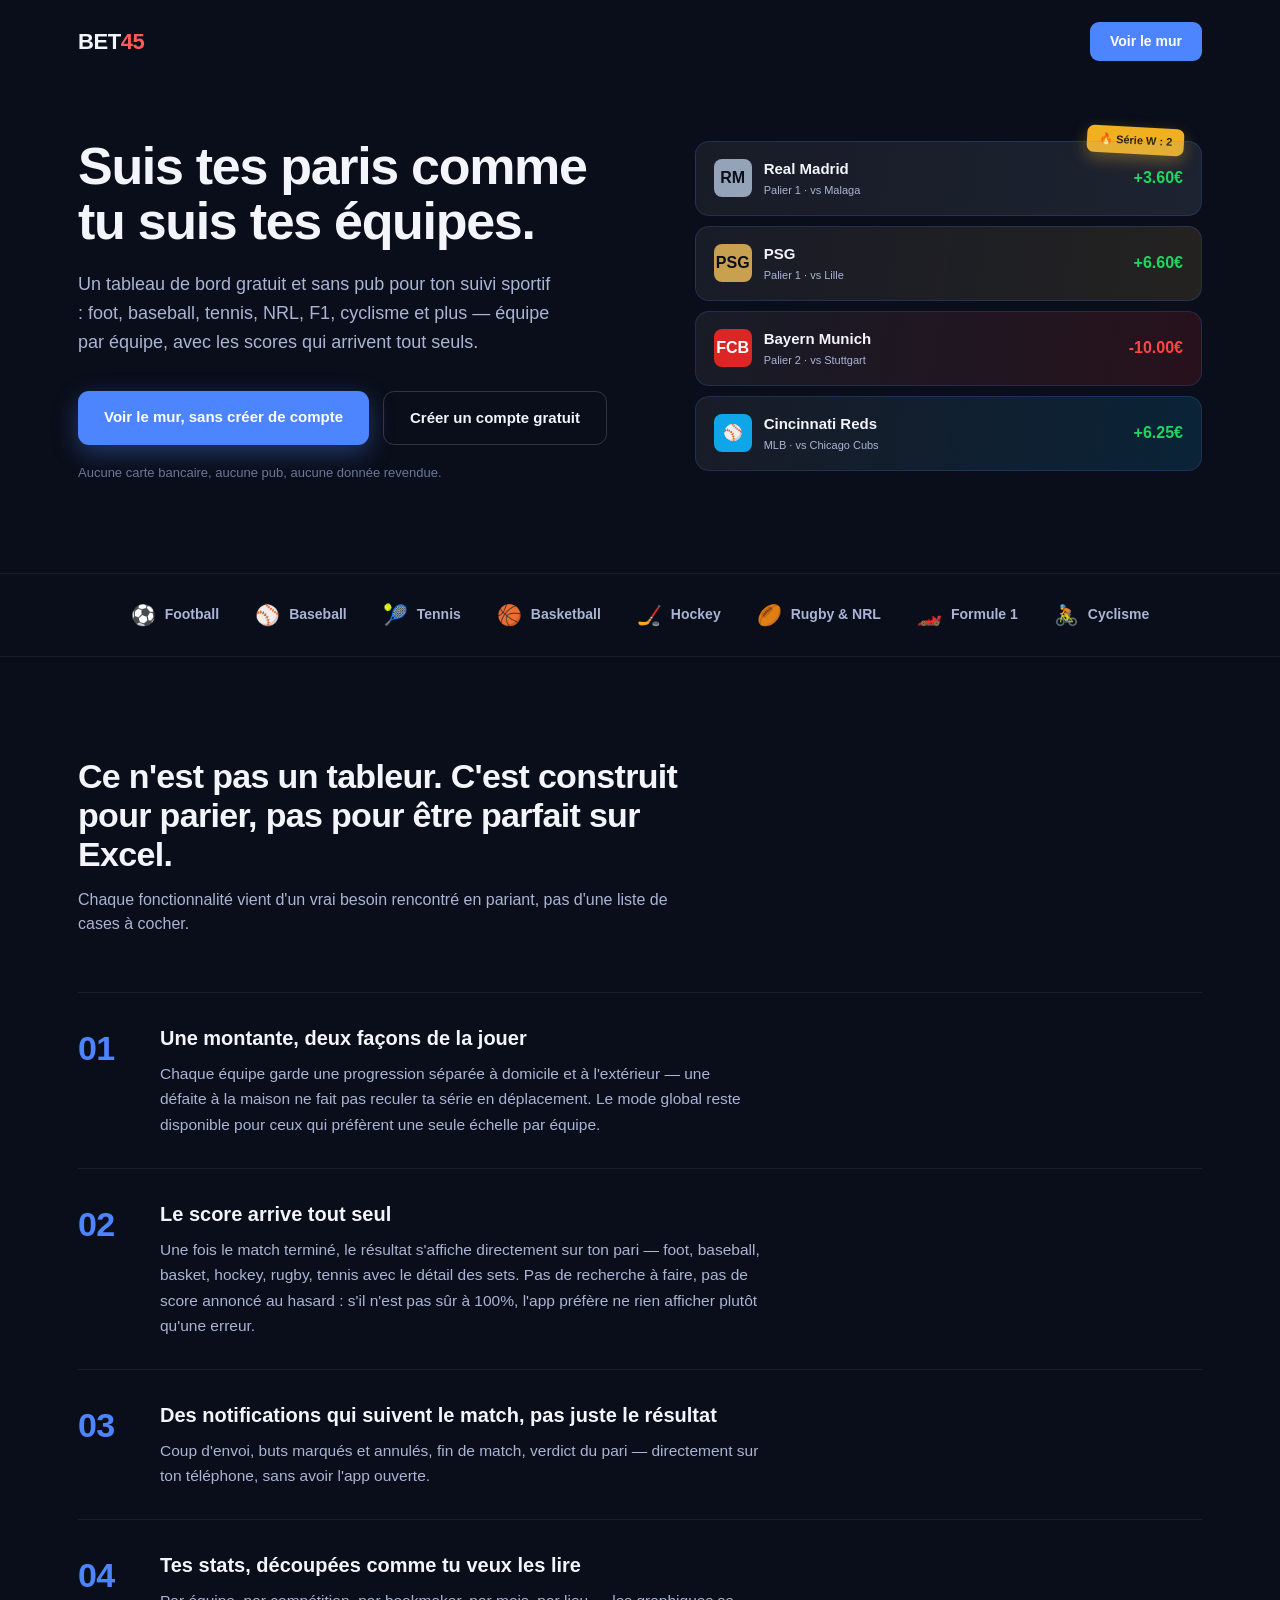
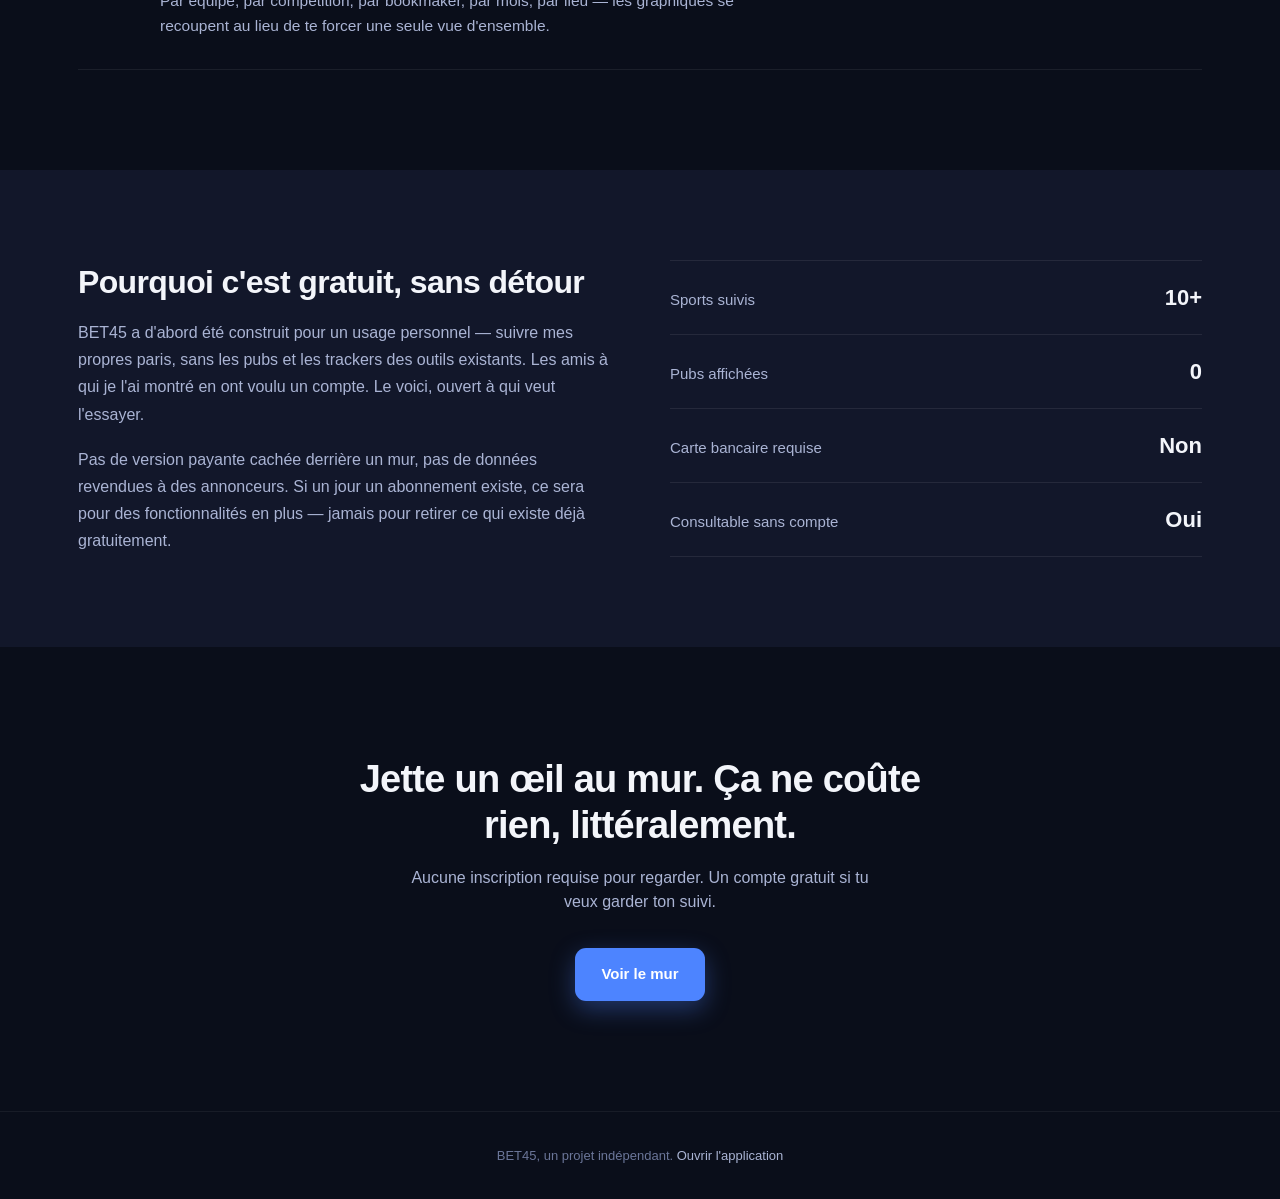
==== accueil.html @ 49189ab6 "Add files via upload" ====
<!DOCTYPE html>
<html lang="fr">
<head>
<meta charset="UTF-8">
<meta name="viewport" content="width=device-width, initial-scale=1.0">
<title>BET45 — Ton tableau de bord de paris sportifs</title>
<meta name="description" content="BET45 : un tableau de bord gratuit et sans pub pour suivre tes paris sportifs, sport par sport, équipe par équipe. Foot, MLB, tennis, NRL, F1 et plus. Construit par quelqu'un qui parie, pour ceux qui parient.">
<style>
  :root{
    --bg:#0a0e1a; --bg2:#12172a; --bg3:#1a2038; --card-border:rgba(77,132,255,.18);
    --t1:#f3f5fa; --t2:#aab4d4; --t3:#6b7699;
    --accent:#4d84ff; --win:#1ed760; --loss:#ff4545; --gold:#f0b020;
  }
  *{box-sizing:border-box;margin:0;padding:0;}
  html{scroll-behavior:smooth;}
  body{
    background:var(--bg); color:var(--t1);
    font-family:-apple-system,BlinkMacSystemFont,"Segoe UI",Roboto,Helvetica,Arial,sans-serif;
    line-height:1.5; overflow-x:hidden;
  }
  a{color:inherit;}
  .wrap{max-width:1180px;margin:0 auto;padding:0 28px;}

  /* ── NAV ── */
  nav{display:flex;align-items:center;justify-content:space-between;padding:22px 28px;max-width:1180px;margin:0 auto;}
  .logo{font-size:22px;font-weight:900;letter-spacing:-.02em;}
  .logo em{color:#ff5a5a;font-style:normal;}
  .nav-cta{background:var(--accent);color:#fff;padding:9px 20px;border-radius:9px;font-weight:700;font-size:14px;text-decoration:none;transition:transform .15s ease;}
  .nav-cta:hover{transform:translateY(-1px);}

  /* ── HERO ── */
  .hero{padding:56px 0 90px;}
  .hero-grid{display:grid;grid-template-columns:1.05fr .95fr;gap:56px;align-items:center;}
  h1{font-size:52px;font-weight:900;letter-spacing:-.025em;line-height:1.05;max-width:560px;}
  .hero p.lede{margin-top:22px;font-size:18px;color:var(--t2);max-width:480px;line-height:1.6;}
  .hero-ctas{margin-top:34px;display:flex;gap:14px;flex-wrap:wrap;}
  .btn-primary{background:var(--accent);color:#fff;padding:15px 26px;border-radius:11px;font-weight:800;font-size:15px;text-decoration:none;display:inline-block;box-shadow:0 8px 24px rgba(77,132,255,.35);transition:transform .15s ease;}
  .btn-primary:hover{transform:translateY(-2px);}
  .btn-ghost{border:1.5px solid rgba(255,255,255,.16);color:var(--t1);padding:15px 26px;border-radius:11px;font-weight:700;font-size:15px;text-decoration:none;display:inline-block;}
  .hero-note{margin-top:18px;font-size:13px;color:var(--t3);}

  /* ── MUR PREVIEW (le vrai héros visuel) ── */
  .mur-preview{position:relative;}
  .mur-card{
    position:relative;overflow:hidden;border-radius:14px;padding:16px 18px;margin-bottom:10px;
    display:flex;align-items:center;justify-content:space-between;
    border:1px solid var(--card-border);
  }
  .mur-card .mc-left{display:flex;align-items:center;gap:12px;position:relative;z-index:1;}
  .mur-card .crest{width:38px;height:38px;border-radius:8px;display:flex;align-items:center;justify-content:center;font-size:16px;font-weight:900;flex-shrink:0;}
  .mur-card .mc-name{font-weight:800;font-size:15px;}
  .mur-card .mc-sub{font-size:11px;color:var(--t2);margin-top:2px;}
  .mur-card .mc-profit{font-weight:800;font-size:16px;position:relative;z-index:1;}
  .mc-1{background:linear-gradient(100deg,rgba(255,255,255,.06) 0%,rgba(148,163,184,.14) 100%);}
  .mc-1 .crest{background:#94a3b8;color:#0a0e1a;}
  .mc-2{background:linear-gradient(100deg,rgba(255,255,255,.06) 0%,rgba(200,160,80,.14) 100%);}
  .mc-2 .crest{background:#c8a050;color:#0a0e1a;}
  .mc-3{background:linear-gradient(100deg,rgba(255,255,255,.06) 0%,rgba(220,38,38,.14) 100%);}
  .mc-3 .crest{background:#dc2626;color:#fff;}
  .mc-4{background:linear-gradient(100deg,rgba(255,255,255,.06) 0%,rgba(14,165,233,.14) 100%);}
  .mc-4 .crest{background:#0ea5e9;color:#fff;}
  .mur-badge{position:absolute;top:-14px;right:18px;background:var(--gold);color:#221b00;font-size:11px;font-weight:800;padding:5px 12px;border-radius:7px;transform:rotate(3deg);box-shadow:0 6px 16px rgba(240,176,32,.35);}

  /* ── SPORTS STRIP ── */
  .sports-strip{border-top:1px solid rgba(255,255,255,.06);border-bottom:1px solid rgba(255,255,255,.06);padding:26px 0;}
  .sports-strip .wrap{display:flex;gap:36px;flex-wrap:wrap;justify-content:center;align-items:center;}
  .sport-item{display:flex;align-items:center;gap:9px;color:var(--t2);font-weight:700;font-size:14px;}
  .sport-item .ic{font-size:20px;}

  /* ── FEATURES (bande scoreboard, pas des cartes identiques) ── */
  .features{padding:100px 0;}
  .features-head{max-width:600px;margin-bottom:56px;}
  .features-head h2{font-size:34px;font-weight:900;letter-spacing:-.02em;line-height:1.15;}
  .features-head p{margin-top:14px;color:var(--t2);font-size:16px;}
  .feat-row{display:grid;grid-template-columns:60px 1fr;gap:22px;padding:30px 0;border-top:1px solid rgba(255,255,255,.07);align-items:start;}
  .feat-row:last-child{border-bottom:1px solid rgba(255,255,255,.07);}
  .feat-num{font-size:34px;font-weight:900;color:var(--accent);letter-spacing:-.02em;}
  .feat-title{font-size:20px;font-weight:800;margin-bottom:8px;}
  .feat-body{color:var(--t2);font-size:15.5px;max-width:600px;line-height:1.65;}

  /* ── HONNETETE / POURQUOI GRATUIT ── */
  .honest{padding:90px 0;background:var(--bg2);}
  .honest-grid{display:grid;grid-template-columns:1fr 1fr;gap:60px;align-items:center;}
  .honest h2{font-size:32px;font-weight:900;letter-spacing:-.02em;line-height:1.2;}
  .honest p{margin-top:18px;color:var(--t2);font-size:16px;line-height:1.7;}
  .honest-kpis{display:flex;flex-direction:column;gap:0;}
  .kpi{display:flex;justify-content:space-between;align-items:baseline;padding:20px 0;border-top:1px solid rgba(255,255,255,.08);}
  .kpi:last-child{border-bottom:1px solid rgba(255,255,255,.08);}
  .kpi-label{color:var(--t2);font-size:15px;}
  .kpi-val{font-size:22px;font-weight:900;color:var(--t1);}

  /* ── CTA FINAL ── */
  .final{padding:110px 0;text-align:center;}
  .final h2{font-size:38px;font-weight:900;letter-spacing:-.02em;max-width:640px;margin:0 auto;line-height:1.2;}
  .final p{margin:18px auto 34px;color:var(--t2);font-size:16px;max-width:460px;}

  footer{padding:34px 28px;border-top:1px solid rgba(255,255,255,.06);text-align:center;color:var(--t3);font-size:13px;}
  footer a{color:var(--t2);text-decoration:none;}

  @media(max-width:860px){
    .hero-grid,.honest-grid{grid-template-columns:1fr;}
    h1{font-size:38px;}
    .features-head h2,.honest h2,.final h2{font-size:27px;}
    nav{padding:18px 20px;}
    .hero{padding:36px 0 60px;}
    .mur-badge{display:none;}
  }
</style>
</head>
<body>

<nav>
  <div class="logo">BET<em>45</em></div>
  <a href="./indexfenotte.html" class="nav-cta">Voir le mur</a>
</nav>

<section class="hero">
  <div class="wrap hero-grid">
    <div>
      <h1>Suis tes paris comme tu suis tes équipes.</h1>
      <p class="lede">Un tableau de bord gratuit et sans pub pour ton suivi sportif : foot, baseball, tennis, NRL, F1, cyclisme et plus — équipe par équipe, avec les scores qui arrivent tout seuls.</p>
      <div class="hero-ctas">
        <a href="./indexfenotte.html" class="btn-primary">Voir le mur, sans créer de compte</a>
        <a href="./login.html" class="btn-ghost">Créer un compte gratuit</a>
      </div>
      <div class="hero-note">Aucune carte bancaire, aucune pub, aucune donnée revendue.</div>
    </div>
    <div class="mur-preview">
      <div class="mur-badge">🔥 Série W : 2</div>
      <div class="mur-card mc-1">
        <div class="mc-left">
          <div class="crest">RM</div>
          <div><div class="mc-name">Real Madrid</div><div class="mc-sub">Palier 1 · vs Malaga</div></div>
        </div>
        <div class="mc-profit" style="color:var(--win);">+3.60€</div>
      </div>
      <div class="mur-card mc-2">
        <div class="mc-left">
          <div class="crest">PSG</div>
          <div><div class="mc-name">PSG</div><div class="mc-sub">Palier 1 · vs Lille</div></div>
        </div>
        <div class="mc-profit" style="color:var(--win);">+6.60€</div>
      </div>
      <div class="mur-card mc-3">
        <div class="mc-left">
          <div class="crest">FCB</div>
          <div><div class="mc-name">Bayern Munich</div><div class="mc-sub">Palier 2 · vs Stuttgart</div></div>
        </div>
        <div class="mc-profit" style="color:var(--loss);">-10.00€</div>
      </div>
      <div class="mur-card mc-4">
        <div class="mc-left">
          <div class="crest">⚾</div>
          <div><div class="mc-name">Cincinnati Reds</div><div class="mc-sub">MLB · vs Chicago Cubs</div></div>
        </div>
        <div class="mc-profit" style="color:var(--win);">+6.25€</div>
      </div>
    </div>
  </div>
</section>

<div class="sports-strip">
  <div class="wrap">
    <div class="sport-item"><span class="ic">⚽</span>Football</div>
    <div class="sport-item"><span class="ic">⚾</span>Baseball</div>
    <div class="sport-item"><span class="ic">🎾</span>Tennis</div>
    <div class="sport-item"><span class="ic">🏀</span>Basketball</div>
    <div class="sport-item"><span class="ic">🏒</span>Hockey</div>
    <div class="sport-item"><span class="ic">🏉</span>Rugby &amp; NRL</div>
    <div class="sport-item"><span class="ic">🏎️</span>Formule 1</div>
    <div class="sport-item"><span class="ic">🚴</span>Cyclisme</div>
  </div>
</div>

<section class="features">
  <div class="wrap">
    <div class="features-head">
      <h2>Ce n'est pas un tableur. C'est construit pour parier, pas pour être parfait sur Excel.</h2>
      <p>Chaque fonctionnalité vient d'un vrai besoin rencontré en pariant, pas d'une liste de cases à cocher.</p>
    </div>

    <div class="feat-row">
      <div class="feat-num">01</div>
      <div>
        <div class="feat-title">Une montante, deux façons de la jouer</div>
        <div class="feat-body">Chaque équipe garde une progression séparée à domicile et à l'extérieur — une défaite à la maison ne fait pas reculer ta série en déplacement. Le mode global reste disponible pour ceux qui préfèrent une seule échelle par équipe.</div>
      </div>
    </div>

    <div class="feat-row">
      <div class="feat-num">02</div>
      <div>
        <div class="feat-title">Le score arrive tout seul</div>
        <div class="feat-body">Une fois le match terminé, le résultat s'affiche directement sur ton pari — foot, baseball, basket, hockey, rugby, tennis avec le détail des sets. Pas de recherche à faire, pas de score annoncé au hasard : s'il n'est pas sûr à 100%, l'app préfère ne rien afficher plutôt qu'une erreur.</div>
      </div>
    </div>

    <div class="feat-row">
      <div class="feat-num">03</div>
      <div>
        <div class="feat-title">Des notifications qui suivent le match, pas juste le résultat</div>
        <div class="feat-body">Coup d'envoi, buts marqués et annulés, fin de match, verdict du pari — directement sur ton téléphone, sans avoir l'app ouverte.</div>
      </div>
    </div>

    <div class="feat-row">
      <div class="feat-num">04</div>
      <div>
        <div class="feat-title">Tes stats, découpées comme tu veux les lire</div>
        <div class="feat-body">Par équipe, par compétition, par bookmaker, par mois, par lieu — les graphiques se recoupent au lieu de te forcer une seule vue d'ensemble.</div>
      </div>
    </div>
  </div>
</section>

<section class="honest">
  <div class="wrap honest-grid">
    <div>
      <h2>Pourquoi c'est gratuit, sans détour</h2>
      <p>BET45 a d'abord été construit pour un usage personnel — suivre mes propres paris, sans les pubs et les trackers des outils existants. Les amis à qui je l'ai montré en ont voulu un compte. Le voici, ouvert à qui veut l'essayer.</p>
      <p>Pas de version payante cachée derrière un mur, pas de données revendues à des annonceurs. Si un jour un abonnement existe, ce sera pour des fonctionnalités en plus — jamais pour retirer ce qui existe déjà gratuitement.</p>
    </div>
    <div class="honest-kpis">
      <div class="kpi"><span class="kpi-label">Sports suivis</span><span class="kpi-val">10+</span></div>
      <div class="kpi"><span class="kpi-label">Pubs affichées</span><span class="kpi-val">0</span></div>
      <div class="kpi"><span class="kpi-label">Carte bancaire requise</span><span class="kpi-val">Non</span></div>
      <div class="kpi"><span class="kpi-label">Consultable sans compte</span><span class="kpi-val">Oui</span></div>
    </div>
  </div>
</section>

<section class="final">
  <div class="wrap">
    <h2>Jette un œil au mur. Ça ne coûte rien, littéralement.</h2>
    <p>Aucune inscription requise pour regarder. Un compte gratuit si tu veux garder ton suivi.</p>
    <a href="./indexfenotte.html" class="btn-primary">Voir le mur</a>
  </div>
</section>

<footer>
  <div class="wrap">BET45, un projet indépendant. <a href="./indexfenotte.html">Ouvrir l'application</a></div>
</footer>

</body>
</html>
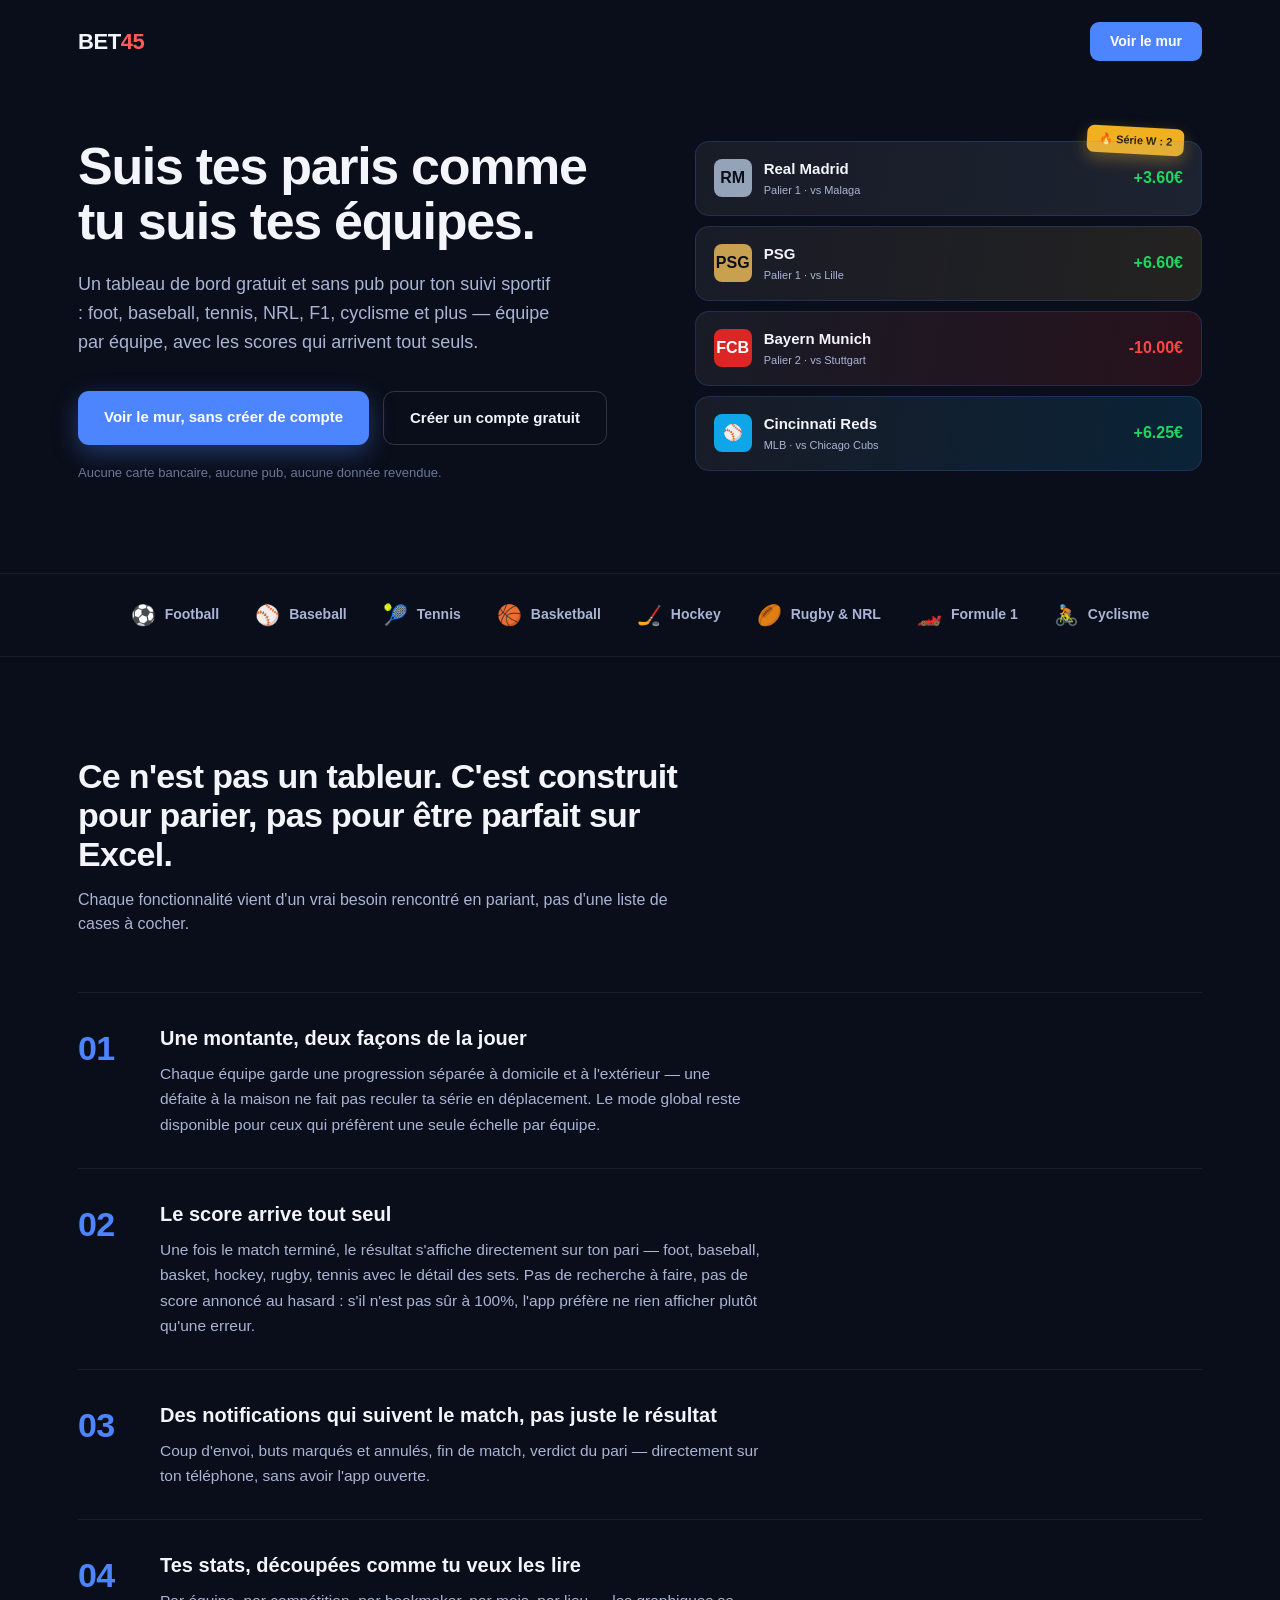
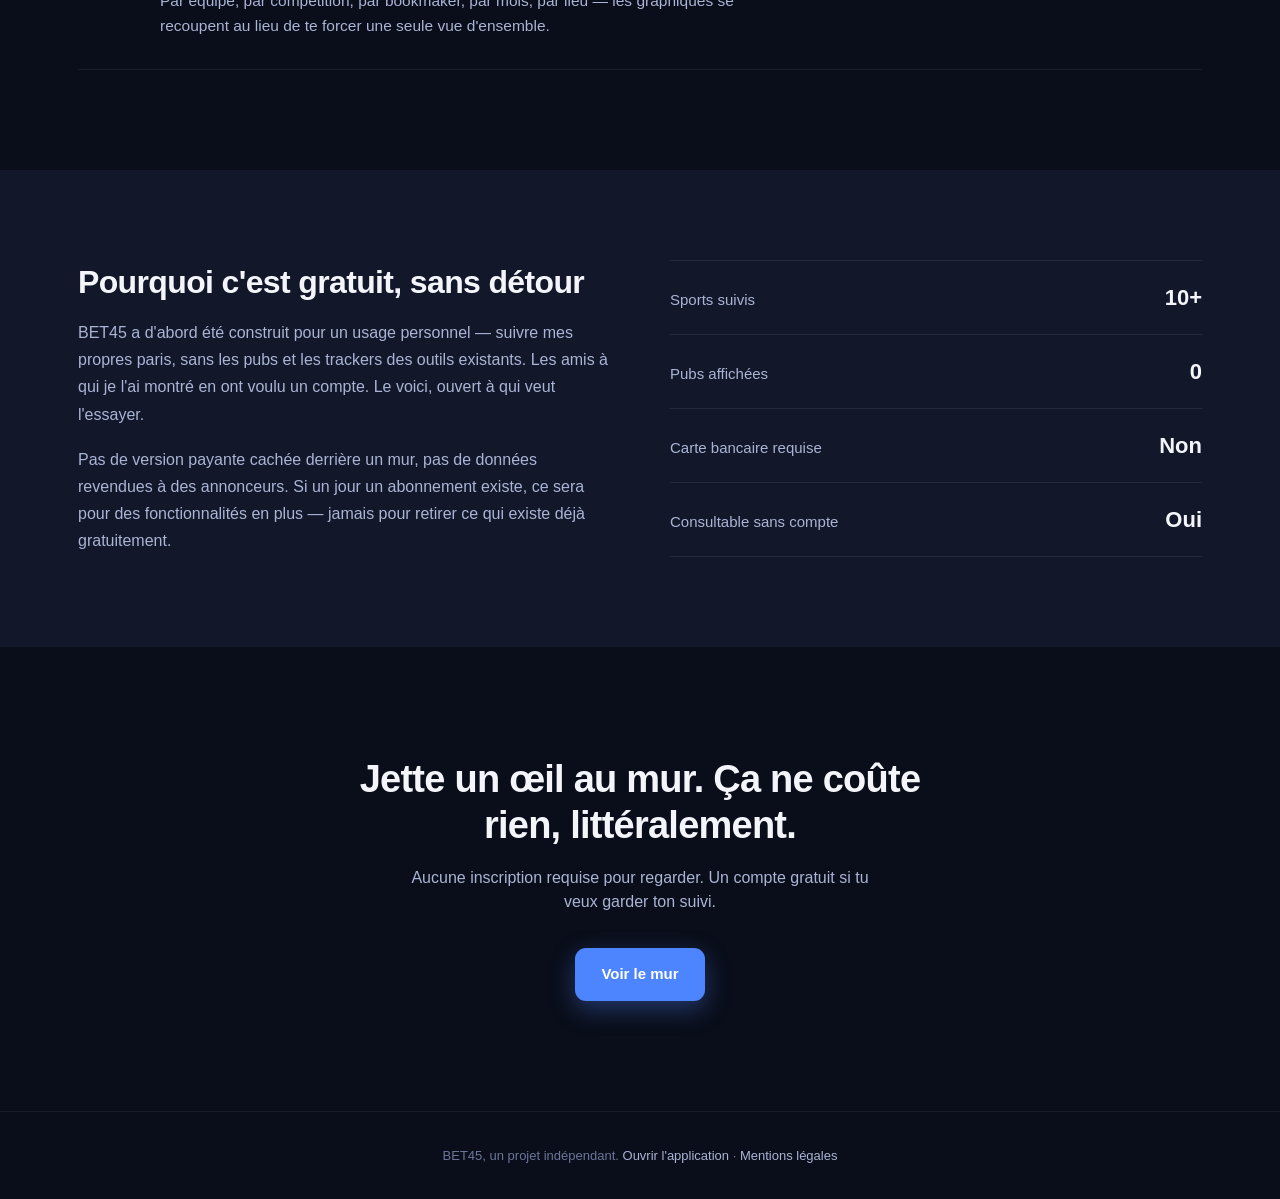
==== commit feb147b3: "Mentions légales bet45 (éditeur, hébergeur, données, jeu responsable) + liens accueil / connexion Co" ====
--- a/accueil.html
+++ b/accueil.html
@@ -106,6 +106,13 @@
     .mur-badge{display:none;}
   }
 </style>
+<!-- APPLI INSTALLABLE (28/09/2026, préparation de l'APK « TWA » via PWABuilder) :
+     le manifeste n'était déclaré sur aucune page de bet45, et son icône venait
+     d'un site extérieur. sw.js (réseau d'abord, jamais de vieux cache) est
+     enregistré dès l'ouverture : exigé pour l'installation et les notifications. -->
+<link rel="manifest" href="manifest.json?v=20260928h">
+<meta name="theme-color" content="#0a0e1a">
+<script>if('serviceWorker' in navigator){window.addEventListener('load',function(){navigator.serviceWorker.register('sw.js').catch(function(){});});}</script>
 </head>
 <body>
 
@@ -238,7 +245,7 @@
 </section>
 
 <footer>
-  <div class="wrap">BET45, un projet indépendant. <a href="./indexfenotte.html">Ouvrir l'application</a></div>
+  <div class="wrap">BET45, un projet indépendant. <a href="./indexfenotte.html">Ouvrir l'application</a> · <a href="./mentions-legales.html">Mentions légales</a></div>
 </footer>
 
 </body>
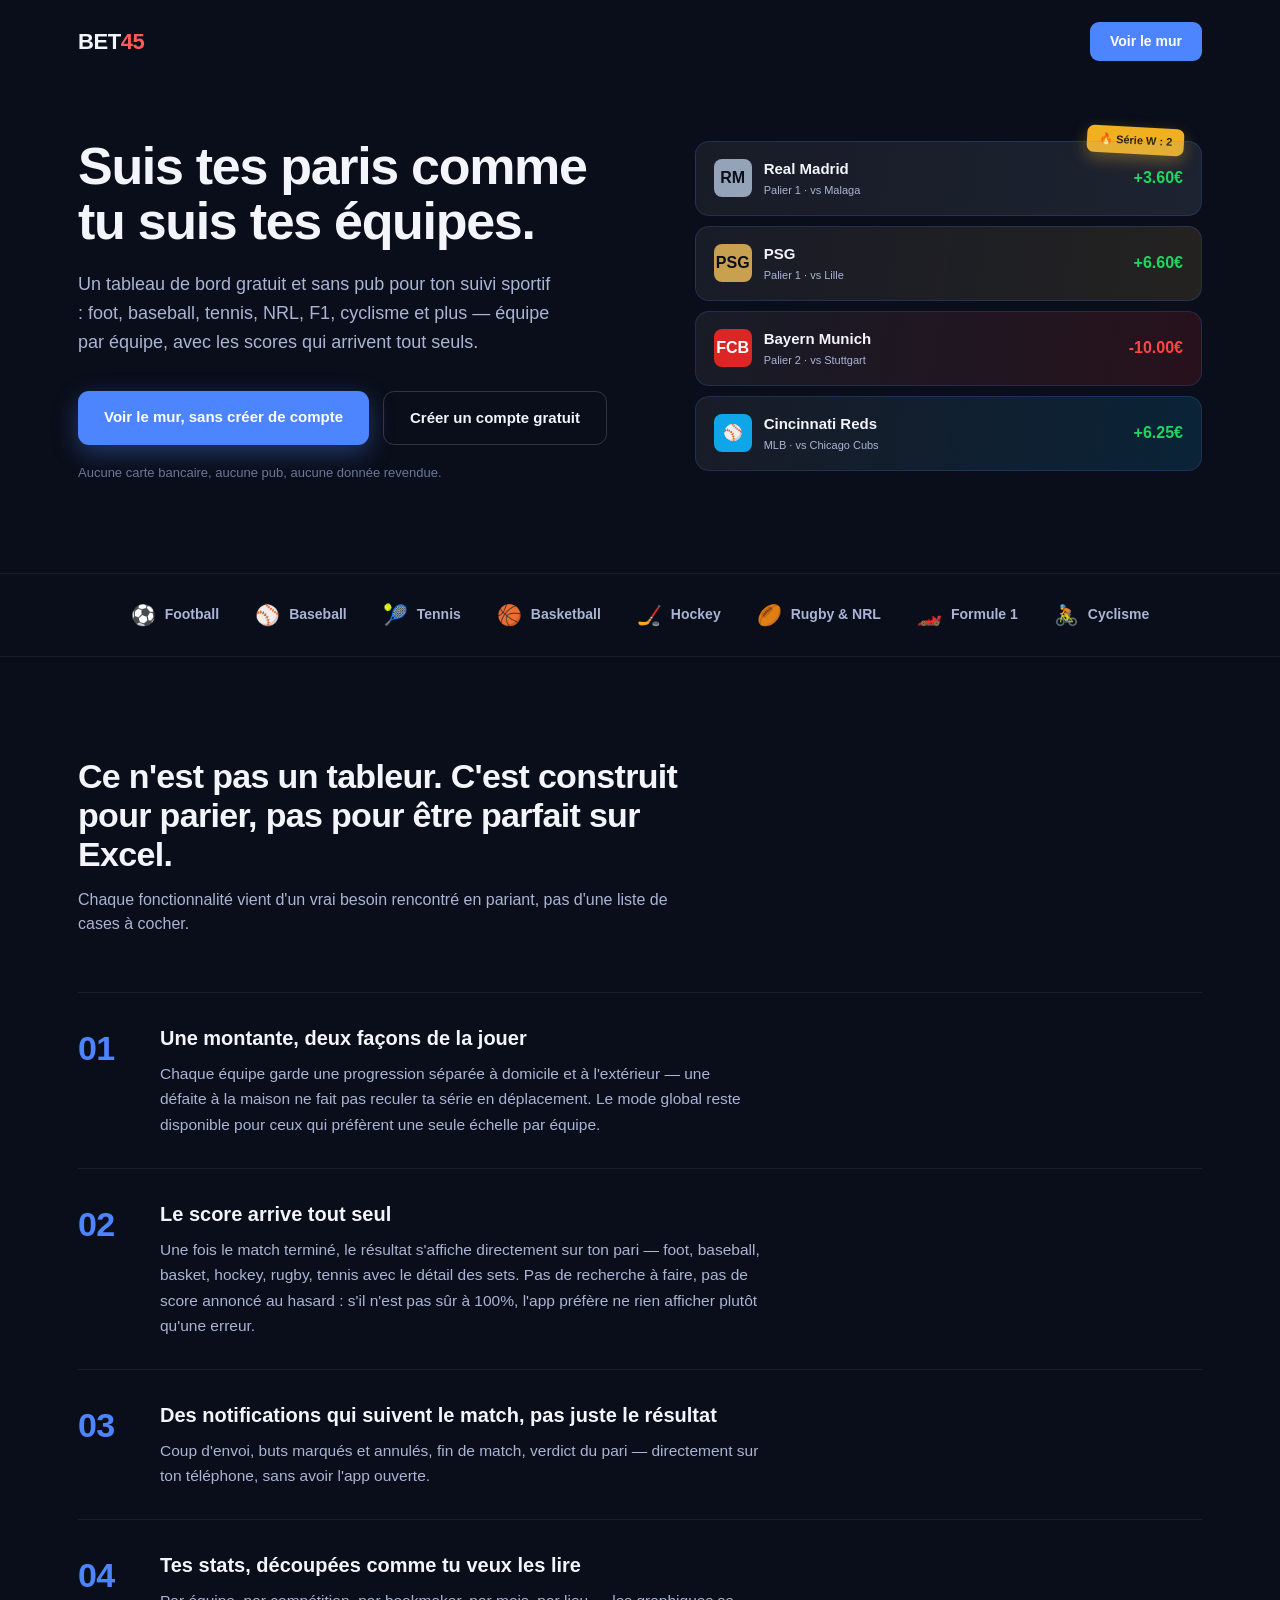
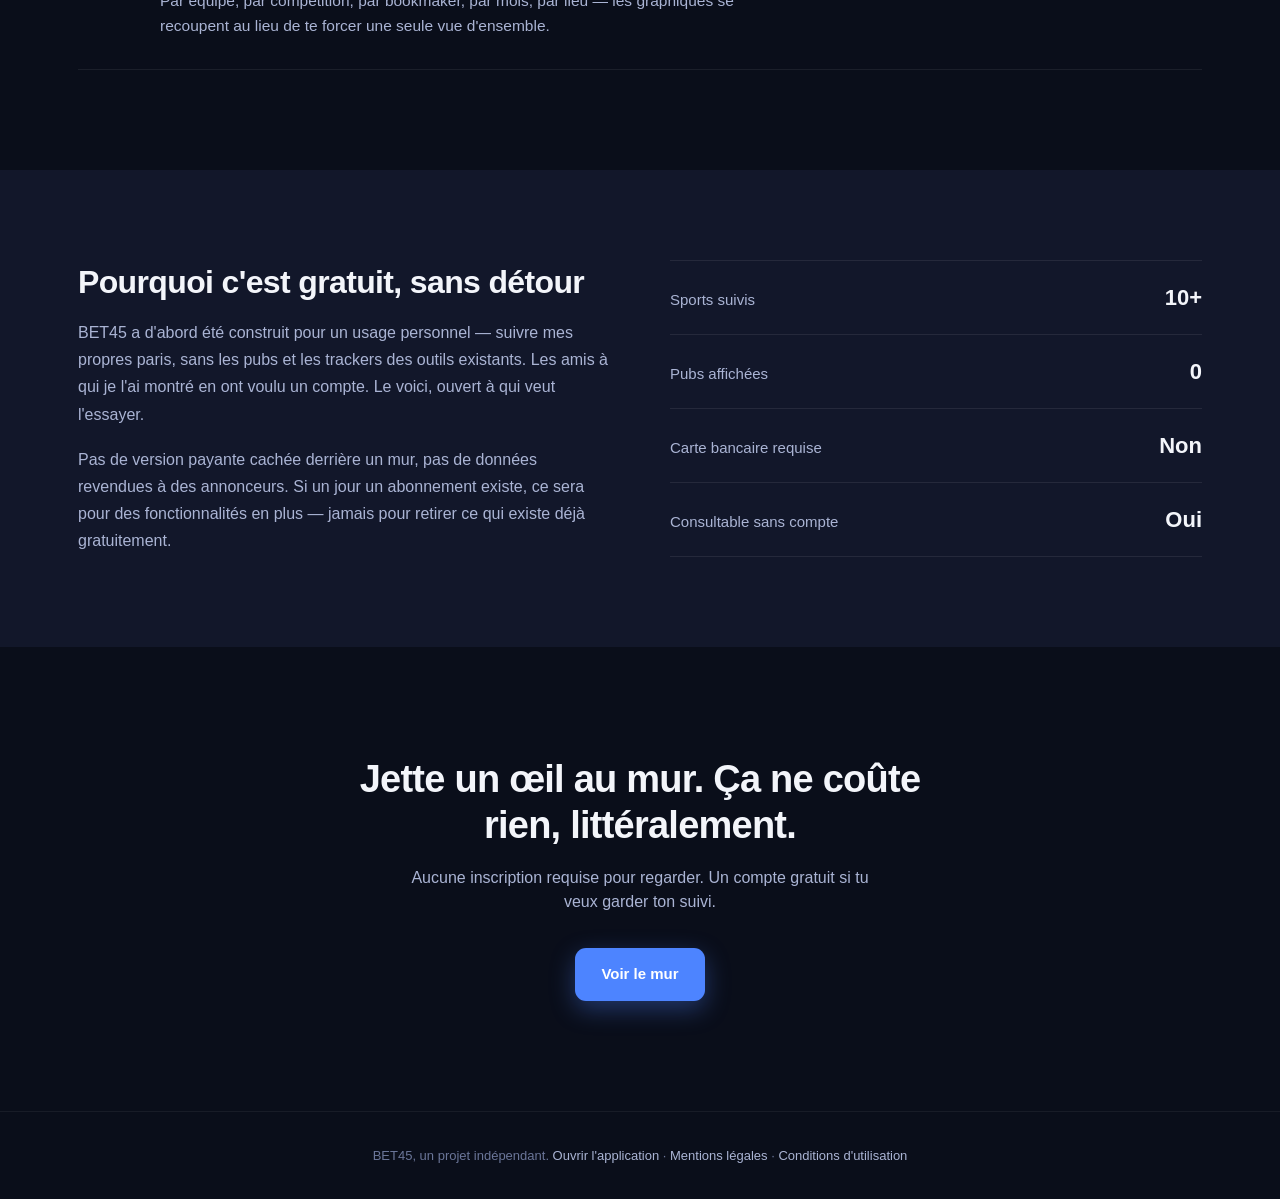
==== commit 78d77cee: "20261017f — RGPD : mentions légales corrigées, conditions d'utilisation, bouton supprimer mon compte" ====
--- a/accueil.html
+++ b/accueil.html
@@ -245,7 +245,7 @@
 </section>
 
 <footer>
-  <div class="wrap">BET45, un projet indépendant. <a href="./indexfenotte.html">Ouvrir l'application</a> · <a href="./mentions-legales.html">Mentions légales</a></div>
+  <div class="wrap">BET45, un projet indépendant. <a href="./indexfenotte.html">Ouvrir l'application</a> · <a href="./mentions-legales.html">Mentions légales</a> · <a href="./cgu.html">Conditions d'utilisation</a></div>
 </footer>
 
 </body>
